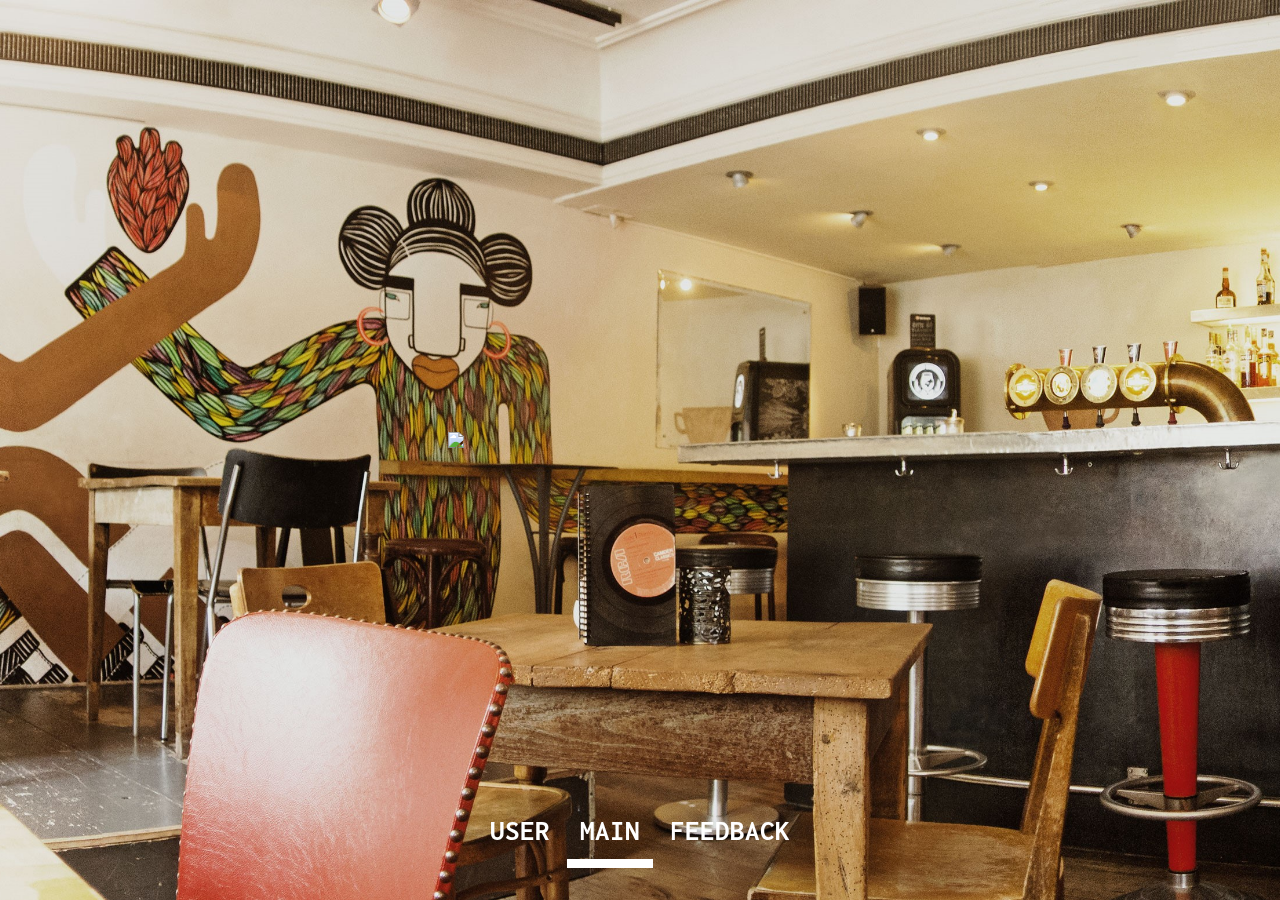
==== mainpage.html @ 926c52b4 "Initial Commit" ====
<!DOCTYPE html>
<html> 
 <head> 
    <link href="https://fonts.googleapis.com/css?family=Inconsolata&display=swap" rel="stylesheet">
     <meta charset="utf-8" />
    <meta name="viewport" content="width=device-width, initial-scale=1, maximum-scale=1"> 
    <title>TiniCafe</title>
    <link rel="stylesheet" type="text/css" href="mainstyle.css"> 
 </head> 
<body>
<div id="page">

   <!-- <img id="logo" src="logo.svg"/>
    <img id="pano" src="img/interior1.jpg" /> -->
<a href="#" class="hotspotLink"><img class="hotspot" src="img/ueberuns.svg" data-art="16"></a>
    

<nav class="navCats">
<ul>
<li class=""><a href="login.html">USER</a></li>
<li class="active"><a href="mainpage.html">MAIN</a></li>
<li class=""><a href="feedback.html">FEEDBACK</a></li>
</ul>
    </nav>    
    </div>  		

    </body>
</html>
---- mainstyle.css ----
/*#page {
    position:fixed;
    width:100%; 
    height:100%; 
    border:32px solid #fff; 
    box-sizing:border-box; 
    overflow:hidden;
    z-index: -1;
}
#Holder > div {
    position:relative; 
    height:100%; 
    display:inline-block
}
#pano {position:relative; 
    display:block; 
    top:0; 
    left:0;
    height:100%
}
*/
html, body {
    margin:0; 
    padding:0; 
    width:100%; 
    height:100%;
}

#page {
   position:relative;
   width:100%; 
   height:100%;
   background-image:url(img/interior1.jpg); 
   background-size:cover;
   background-repeat: no-repeat;
   background-position:center center;
}

ul {
  list-style-type: none;
  margin: 0;
  padding: 0;
  z-index: 1;

}
li{
position:relative;
display:inline;
font-size:20emv;
font-family: 'Inconsolata', monospace;
}
#logo{
    height:500px;
    width:500px;
    z-index:1;
    margin:0;
    padding:0;
    position:absolute;
    top:-70px;
    left:-20px;
}

.navCats {
    position:fixed; 
    bottom:32px; 
    margin:0 auto; 
    left:0; 
    right:0; 
    text-align:center;
    z-index: =2;
}
.navCats ul {
    list-style:none; 
    margin:0; 
    padding:0;
    z-index: 2;

}
.navCats li {
    display:inline-block; 
    padding:1%; 
    color:#fff; 
    font-size:22pt; 
    border-bottom:1vh solid transparent; 
    cursor:pointer; 
    font-weight:700;
    z-index: 2;
}
.navCats li.active {
    border-bottom:1vh solid #fff;
}
.navCats a {
    color:#fff; 
    text-decoration:none;
     z-index: 2;

}

/*Loginbox*/
.loginbox{
    width: 60%;
    background: #f2f2f2;
    font-family: "Roboto", sans-serif;
    display:inline-block;
    color:#8c8c8c;
    position: absolute;
    top:65%;
    right:-15%;
    transform: translate(-50%,-70%);
    padding: 4.9vw 2.1vw;
    border-style: solid  ;
    border-width: 10px;
    padding-bottom: 20px;
    opacity: 1;
    z-index: 2;
}
.logo{
    width:100%;
    height: 100%;
    position:absolute;
    top:-25%;
    left:calc(42%);

}
.loginbox ul{
    margin:0;
    padding:0;
    position:absolute;
    right:17%;
    top:80%;
}
.loginbox li{
    margin:0.21vw;
    padding:0;
    list-style-type: none;
    letter-spacing: 0.049vw;
    display:inline;     
}
.loginbox p{
    margin:0;
    padding:0;
    font-weight: bold;    
}
.loginbox input{
    width: 100%;
    margin-bottom: 1.4vw;
}
.loginbox input[type="text"],[type="password"]{
    border:none;
    border-bottom:0.07vw solid #fff;
    background: transparent;
    outline:none;
    height:1.7vw;
    color:black;
    font-size:1.05vw;
}
.loginbox input[type="submit"]{
    border:none;
    outline:none;
    height:15%;
    background: #8c8c8c;
    font: 400 20px/1.3 'Oleo Script', Helvetica, sans-serif;
    color: #fff;
    text-shadow: 4px 4px 0px rgba(0,0,0,0.1);
    border-radius: 1.39vw;
}
.loginbox input[type="submit"]:hover{
    cursor: pointer;
    background: #ffc107;
    color:#000;
}

.loginbox a{
    text-decoration: none;
    font-size:0.97vw;
    line-height:0.7vw;
    color:darkgrey;
}

#log{
    text-align: center;
    font-size: 15px;
}
#logNav a{
    opacity: 0.7;
    color:black;

}
#logNav li.active {
    opacity: 0.7;
    border-bottom:1vh solid black;
}

#signuplogo{
   position:absolute;
    top:-24%;
    left:calc(40%);
}
.login::before{
    content: ' ';
    display: block;
    position: absolute;
    left: 0;
    top: 0;
    width: 100%;
    height: 100%;
    z-index: -1;
    opacity: 0.4;
   width:100%; 
   height:100%;
   background-image:url(img/interior1.jpg); 
   background-size:cover;
   background-repeat: no-repeat;
   background-position:center center;
}
#feedback a{
    opacity: 0.7;
    color:black;

}
#feedback li.active {
    opacity: 0.7;
    border-bottom:1vh solid black;
}
.hotspot{
    position:relative;
    left:35%; 
    top:48%; 
    height:20%;
z-index: 2;
}
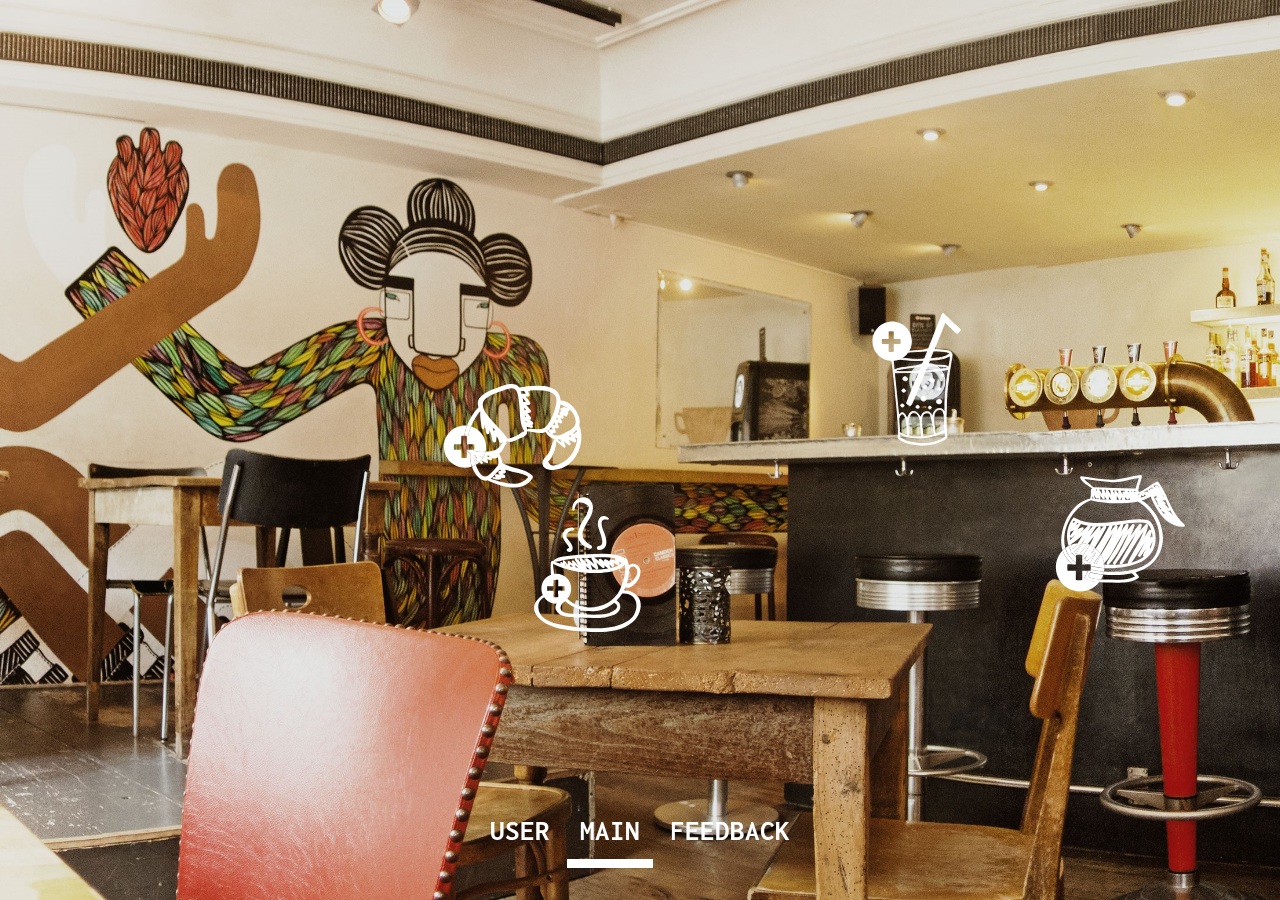
==== commit c7e8fde5: "Second Draft" ====
--- a/mainpage.html
+++ b/mainpage.html
@@ -8,12 +8,14 @@
     <link rel="stylesheet" type="text/css" href="mainstyle.css"> 
  </head> 
 <body>
+
 <div id="page">
 
-   <!-- <img id="logo" src="logo.svg"/>
-    <img id="pano" src="img/interior1.jpg" /> -->
-<a href="#" class="hotspotLink"><img class="hotspot" src="img/ueberuns.svg" data-art="16"></a>
-    
+<a href="recipes/espresso.html" class="hotspotLink" ><img class="hotspot" src="img/cappuccino.svg"></a>
+<a href="recipes/coldbrew.html" class="hotspotLink" ><img class="hotspot1" src="img/coffee%20pot.svg"></a>
+<a href="recipes/pourover.html" class="hotspotLink" ><img class="hotspot2" src="img/iced%20tea.svg"></a>
+<a href="recipes/croissant.html" class="hotspotLink" ><img class="hotspot3" src="img/croissant.svg"></a>
+
 
 <nav class="navCats">
 <ul>
@@ -21,8 +23,8 @@
 <li class="active"><a href="mainpage.html">MAIN</a></li>
 <li class=""><a href="feedback.html">FEEDBACK</a></li>
 </ul>
-    </nav>    
-    </div>  		
+  </nav>    
+</div>  		
 
     </body>
 </html>--- a/mainstyle.css
+++ b/mainstyle.css
@@ -224,8 +224,101 @@
 }
 .hotspot{
     position:relative;
-    left:35%; 
-    top:48%; 
+    left:39%; 
+    top:53%; 
     height:20%;
-z-index: 2;
+    z-index: 2;
+}
+.hotspot1{
+    position:relative;
+    left:65%; 
+    top:49%; 
+    height:20%;
+    z-index: 2;
+}
+.hotspot2{
+    position:relative;
+    left:36%; 
+    top:32%; 
+    height:20%;
+    z-index: 2;
+}
+.hotspot3{
+    position:relative;
+    left:-10%; 
+    top:38%; 
+    height:20%;
+    z-index: 2;
+}
+
+#closeButton {
+    position: absolute;
+    right: 40px;
+    top: 40px;
+    width:5%;
+    height: 6%;
+}
+#addButton {
+    position: absolute;
+    left: 40px;
+    top: 40px;
+    width:4%;
+    height:7%;
+}
+.tooltip{
+  display: inline-block;
+  border-bottom: 1px dotted black;
+    
+}
+.tooltip .tooltiptext {
+  visibility: hidden;
+  width: 120px;
+  background-color: black;
+  color: #fff;
+  text-align: center;
+  border-radius: 6px;
+  padding: 5px 0;
+
+  /* Position the tooltip */
+    position: absolute;
+    left: 40px;
+    top: 90px;
+    z-index: 1;
+}
+.tooltip:hover .tooltiptext {
+  visibility: visible;
+}
+h1{
+    font-family: 'Turret Road', cursive;
+    text-align: center;
+    font-size:45px;  
+    margin:10px;
+}
+h2{
+    font-family: 'Turret Road', cursive;
+    text-align: center;
+    font-size:25px;  
+        margin:5px;
+
+}
+.figure{
+    height:8%;
+    width:8%;
+    border-radius: 50%;
+    position:relative;
+    left:46%;
+    
+}
+.recipes {
+  list-style-type: circle;
+  padding: 10px;
+text-align: center;
+}
+.recipes >li{
+display:block;
+
+}
+#steps >li{
+   margin:0 0 25px 0;   
+
 }